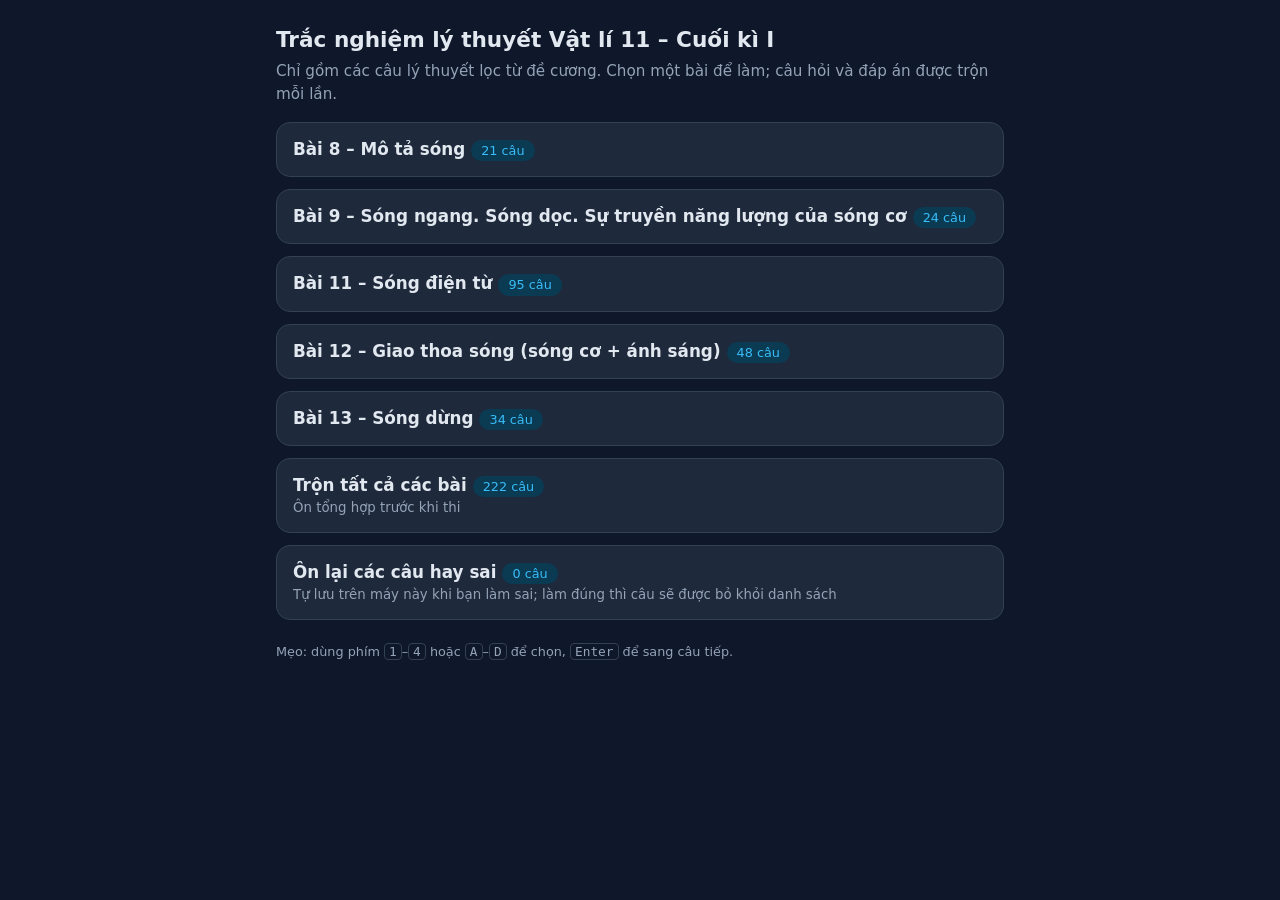
==== ly-thuyet-cuoi-ki-1/index.html @ 8fb87015 "Thêm web trắc nghiệm lý thuyết Lý 11 cuối kì I (chia theo bài) Co-authored-by: OpenBot <335604065+op" ====
<!DOCTYPE html>
<html lang="vi">
<head>
<meta charset="UTF-8">
<meta name="viewport" content="width=device-width, initial-scale=1">
<title>Trắc nghiệm lý thuyết Vật lí 11 – Cuối kì I</title>
<style>
:root{--bg:#0f172a;--card:#1e293b;--line:#334155;--txt:#e2e8f0;--mut:#94a3b8;--pri:#38bdf8;--ok:#22c55e;--bad:#ef4444}
*{box-sizing:border-box}
body{margin:0;font-family:system-ui,-apple-system,"Segoe UI",Roboto,Arial,sans-serif;background:var(--bg);color:var(--txt);line-height:1.5}
.wrap{max-width:760px;margin:0 auto;padding:16px}
h1{font-size:1.35rem;margin:8px 0 4px}
.sub{color:var(--mut);margin:0 0 16px;font-size:.95rem}
a{color:var(--pri)}
.grid{display:grid;gap:12px}
.lesson{display:block;background:var(--card);border:1px solid var(--line);border-radius:14px;padding:14px 16px;text-decoration:none;color:var(--txt)}
.lesson:hover{border-color:var(--pri)}
.lesson b{font-size:1.05rem}
.lesson small{display:block;color:var(--mut)}
.pill{display:inline-block;background:#0b3a53;color:var(--pri);border-radius:99px;padding:1px 10px;font-size:.8rem;margin-left:6px}
.card{background:var(--card);border:1px solid var(--line);border-radius:14px;padding:16px}
.top{display:flex;justify-content:space-between;align-items:center;gap:8px;margin-bottom:10px;flex-wrap:wrap}
.bar{height:6px;background:var(--line);border-radius:9px;overflow:hidden;margin:6px 0 14px}
.bar>i{display:block;height:100%;background:var(--pri);width:0}
.q{font-size:1.08rem;font-weight:600;margin:0 0 4px}
.src{color:var(--mut);font-size:.8rem;margin-bottom:12px}
.opt{display:flex;gap:10px;width:100%;text-align:left;background:#0b1220;color:var(--txt);border:1.5px solid var(--line);border-radius:12px;padding:11px 12px;margin:8px 0;font-size:1rem;cursor:pointer}
.opt:hover:not(:disabled){border-color:var(--pri)}
.opt .k{font-weight:700;color:var(--pri);min-width:1.2em}
.opt.ok{border-color:var(--ok);background:#052e16}
.opt.bad{border-color:var(--bad);background:#3b0a0a}
.opt:disabled{cursor:default}
.btn{background:var(--pri);color:#04263a;border:0;border-radius:10px;padding:10px 16px;font-weight:700;font-size:1rem;cursor:pointer}
.btn.ghost{background:transparent;color:var(--txt);border:1px solid var(--line)}
.row{display:flex;gap:8px;flex-wrap:wrap;align-items:center;margin-top:12px}
.choose{display:flex;gap:8px;flex-wrap:wrap;margin:10px 0}
.choose button{background:#0b1220;color:var(--txt);border:1px solid var(--line);border-radius:10px;padding:8px 14px;cursor:pointer;font-size:.95rem}
.choose button.on{border-color:var(--pri);color:var(--pri)}
label.chk{display:flex;gap:8px;align-items:center;color:var(--mut);margin:6px 0}
.big{font-size:2.2rem;font-weight:800;margin:6px 0}
.rv{border-top:1px solid var(--line);padding:10px 0}
.rv .a{color:var(--ok)} .rv .w{color:var(--bad)}
.foot{color:var(--mut);font-size:.8rem;margin-top:22px}
kbd{border:1px solid var(--line);border-radius:4px;padding:0 4px;font-size:.8rem}
</style>
</head>
<body>
<div class="wrap" id="app"></div>
<script src="data.js"></script>
<script>
const LESSONS=[
 {id:'b8',hash:'bai-8',name:'Bài 8 – Mô tả sóng'},
 {id:'b9',hash:'bai-9',name:'Bài 9 – Sóng ngang. Sóng dọc. Sự truyền năng lượng của sóng cơ'},
 {id:'b11',hash:'bai-11',name:'Bài 11 – Sóng điện từ'},
 {id:'b12',hash:'bai-12',name:'Bài 12 – Giao thoa sóng (sóng cơ + ánh sáng)'},
 {id:'b13',hash:'bai-13',name:'Bài 13 – Sóng dừng'},
];
const app=document.getElementById('app');
const shuffle=a=>{a=a.slice();for(let i=a.length-1;i>0;i--){const j=Math.random()*(i+1)|0;[a[i],a[j]]=[a[j],a[i]]}return a};
const esc=s=>s.replace(/[&<>]/g,c=>({'&':'&amp;','<':'&lt;','>':'&gt;'}[c]));
const WKEY='ly11ck1-wrong';
const getWrong=()=>{try{return JSON.parse(localStorage.getItem(WKEY))||{}}catch(e){return {}}};
const setWrong=w=>{try{localStorage.setItem(WKEY,JSON.stringify(w))}catch(e){}};
const allQs=()=>LESSONS.flatMap(l=>DATA[l.id].map(q=>({...q,lesson:l.id})));
let S=null;

function home(){
  const w=getWrong(),nW=Object.keys(w).length;
  app.innerHTML=`<h1>Trắc nghiệm lý thuyết Vật lí 11 – Cuối kì I</h1>
  <p class="sub">Chỉ gồm các câu lý thuyết lọc từ đề cương. Chọn một bài để làm; câu hỏi và đáp án được trộn mỗi lần.</p>
  <div class="grid">
  ${LESSONS.map(l=>`<a class="lesson" href="#${l.hash}"><b>${l.name}</b><span class="pill">${DATA[l.id].length} câu</span></a>`).join('')}
  <a class="lesson" href="#tat-ca"><b>Trộn tất cả các bài</b><span class="pill">${allQs().length} câu</span><small>Ôn tổng hợp trước khi thi</small></a>
  <a class="lesson" href="#cau-sai"><b>Ôn lại các câu hay sai</b><span class="pill">${nW} câu</span><small>Tự lưu trên máy này khi bạn làm sai; làm đúng thì câu sẽ được bỏ khỏi danh sách</small></a>
  </div>
  <p class="foot">Mẹo: dùng phím <kbd>1</kbd>–<kbd>4</kbd> hoặc <kbd>A</kbd>–<kbd>D</kbd> để chọn, <kbd>Enter</kbd> để sang câu tiếp.</p>`;
}

function setup(title,pool,hash){
  let n=Math.min(20,pool.length),shuf=true;
  const render=()=>{
    const sizes=[10,20,30,pool.length].filter((v,i,a)=>v<=pool.length&&a.indexOf(v)===i);
    app.innerHTML=`<p><a href="#">← Chọn bài khác</a></p><div class="card">
    <h1>${title}</h1><p class="sub">${pool.length} câu lý thuyết</p>
    ${pool.length?`<div>Số câu muốn làm:</div>
    <div class="choose">${sizes.map(v=>`<button data-n="${v}" class="${v===n?'on':''}">${v===pool.length?'Tất cả ('+v+')':v+' câu'}</button>`).join('')}</div>
    <label class="chk"><input type="checkbox" id="shuf" ${shuf?'checked':''}> Trộn thứ tự câu hỏi</label>
    <div class="row"><button class="btn" id="go">Bắt đầu</button></div>`:`<p>Chưa có câu nào ở đây. Làm bài khác trước nhé.</p>`}</div>`;
    app.querySelectorAll('[data-n]').forEach(b=>b.onclick=()=>{n=+b.dataset.n;render()});
    const sh=document.getElementById('shuf');if(sh)sh.onchange=e=>shuf=e.target.checked;
    const g=document.getElementById('go');if(g)g.onclick=()=>start(title,pool,n,shuf,hash);
  };
  render();
}

function start(title,pool,n,shuf,hash){
  const picked=(shuf?shuffle(pool):pool).slice(0,n).map(q=>{
    const order=shuffle([0,1,2,3]);
    return {...q,opts:order.map(i=>q.o[i]),ans:order.indexOf(q.a)};
  });
  S={title,hash,pool,qs:picked,i:0,score:0,picks:[]};
  showQ();
}

function showQ(){
  const q=S.qs[S.i];
  app.innerHTML=`<p><a href="#">← Thoát</a></p><div class="card">
  <div class="top"><b>${S.title}</b><span>Câu ${S.i+1}/${S.qs.length} · Đúng ${S.score}</span></div>
  <div class="bar"><i style="width:${S.i/S.qs.length*100}%"></i></div>
  <p class="q">${esc(q.q)}</p><div class="src">Nguồn: ${q.src}</div>
  ${q.opts.map((o,k)=>`<button class="opt" data-k="${k}"><span class="k">${'ABCD'[k]}.</span><span>${esc(o)}</span></button>`).join('')}
  <div class="row" id="nx"></div></div>`;
  app.querySelectorAll('.opt').forEach(b=>b.onclick=()=>pick(+b.dataset.k));
}

function pick(k){
  if(S.picks[S.i]!==undefined)return;
  const q=S.qs[S.i];S.picks[S.i]=k;
  const w=getWrong();
  if(k===q.ans){S.score++;delete w[q.id]}else{w[q.id]=(w[q.id]||0)+1}
  setWrong(w);
  app.querySelectorAll('.opt').forEach((b,j)=>{b.disabled=true;if(j===q.ans)b.classList.add('ok');else if(j===k)b.classList.add('bad')});
  document.querySelector('.top span').textContent=`Câu ${S.i+1}/${S.qs.length} · Đúng ${S.score}`;
  const last=S.i===S.qs.length-1;
  document.getElementById('nx').innerHTML=`<span style="color:${k===q.ans?'var(--ok)':'var(--bad)'};font-weight:700">${k===q.ans?'Chính xác!':'Chưa đúng – đáp án đúng là '+'ABCD'[q.ans]}</span>
  <button class="btn" id="next" style="margin-left:auto">${last?'Xem kết quả':'Câu tiếp →'}</button>`;
  document.getElementById('next').onclick=next;
}
function next(){if(S.i<S.qs.length-1){S.i++;showQ()}else result()}

function result(){
  const wrong=S.qs.filter((q,i)=>S.picks[i]!==q.ans);
  const pct=Math.round(S.score/S.qs.length*100);
  app.innerHTML=`<p><a href="#">← Chọn bài khác</a></p><div class="card">
  <b>${S.title}</b><div class="big">${S.score}/${S.qs.length} <span style="font-size:1rem;color:var(--mut)">(${pct}%)</span></div>
  <div class="row">${wrong.length?`<button class="btn" id="redo">Làm lại ${wrong.length} câu sai</button>`:''}
  <button class="btn ghost" id="again">Làm lượt mới</button></div>
  ${wrong.length?`<h3>Các câu làm sai</h3>`+wrong.map(q=>{const i=S.qs.indexOf(q);return `<div class="rv"><div>${esc(q.q)}</div>
  <div class="w">Bạn chọn: ${'ABCD'[S.picks[i]]}. ${esc(q.opts[S.picks[i]])}</div><div class="a">Đáp án: ${'ABCD'[q.ans]}. ${esc(q.opts[q.ans])}</div></div>`}).join(''):'<p>Đúng hết, giỏi lắm! 🎉</p>'}
  </div>`;
  const r=document.getElementById('redo');if(r)r.onclick=()=>start(S.title+' – câu sai',wrong.map(q=>({id:q.id,src:q.src,q:q.q,o:q.o,a:q.a})),wrong.length,true,S.hash);
  document.getElementById('again').onclick=()=>{location.hash='';location.hash=S.hash};
}

document.addEventListener('keydown',e=>{
  if(!S||!document.querySelector('.opt'))return;
  const m={'1':0,'2':1,'3':2,'4':3,a:0,b:1,c:2,d:3}[e.key.toLowerCase()];
  if(m!==undefined)pick(m);
  else if(e.key==='Enter'){const n=document.getElementById('next');if(n)n.click()}
});

function route(){
  S=null;window.scrollTo(0,0);
  const h=location.hash.slice(1);
  const l=LESSONS.find(x=>x.hash===h);
  if(l)return setup(l.name,DATA[l.id],h);
  if(h==='tat-ca')return setup('Trộn tất cả các bài',allQs(),h);
  if(h==='cau-sai'){const w=getWrong();return setup('Ôn lại các câu hay sai',allQs().filter(q=>w[q.id]),h)}
  home();
}
window.addEventListener('hashchange',route);route();
</script>
</body>
</html>
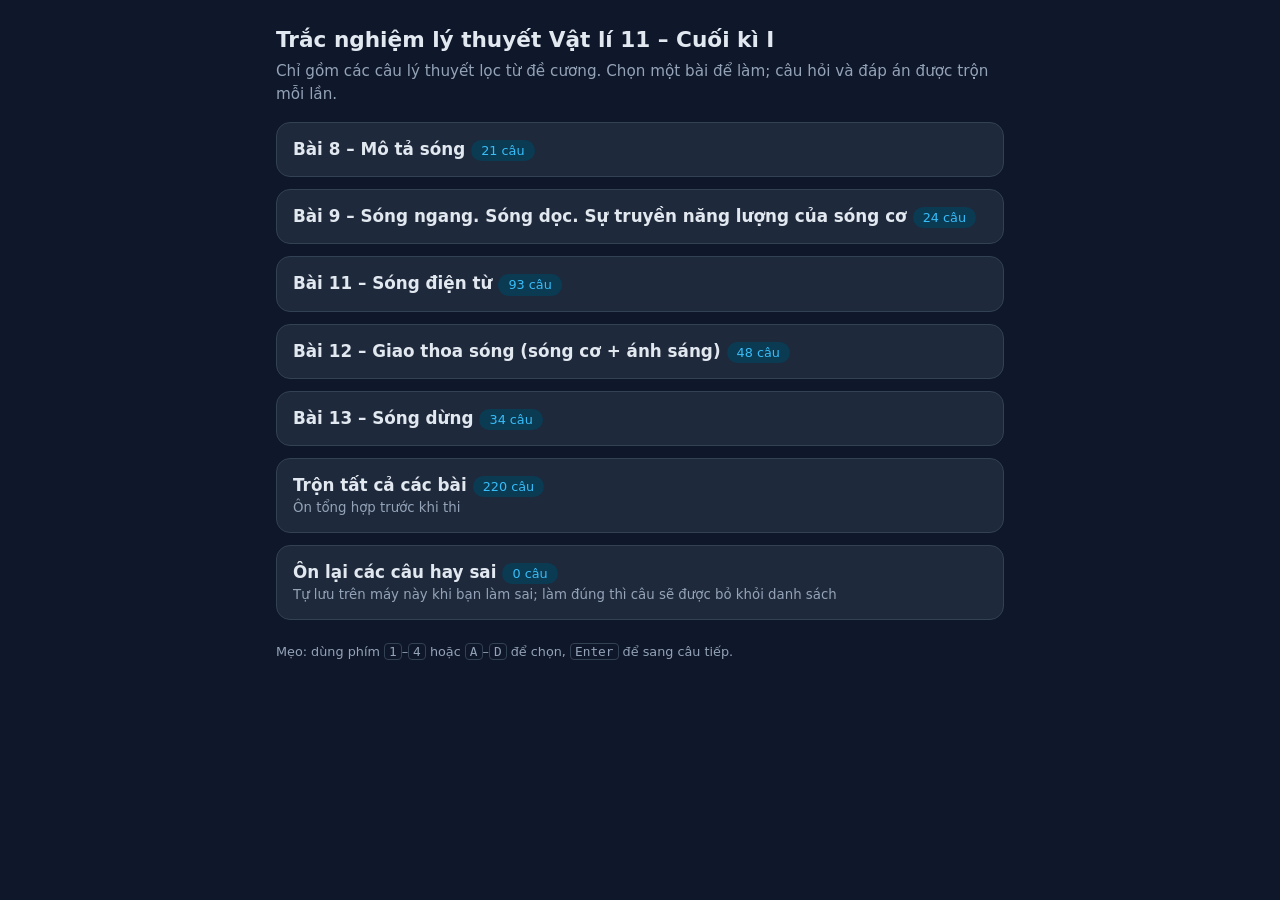
==== commit 70705d31: "Thêm phiên bản cho data.js để tránh cache cũ Co-authored-by: OpenBot <335604065+openbotgit[bot]@user" ====
--- a/ly-thuyet-cuoi-ki-1/index.html
+++ b/ly-thuyet-cuoi-ki-1/index.html
@@ -46,7 +46,7 @@
 </head>
 <body>
 <div class="wrap" id="app"></div>
-<script src="data.js"></script>
+<script src="data.js?v=2"></script>
 <script>
 const LESSONS=[
  {id:'b8',hash:'bai-8',name:'Bài 8 – Mô tả sóng'},
